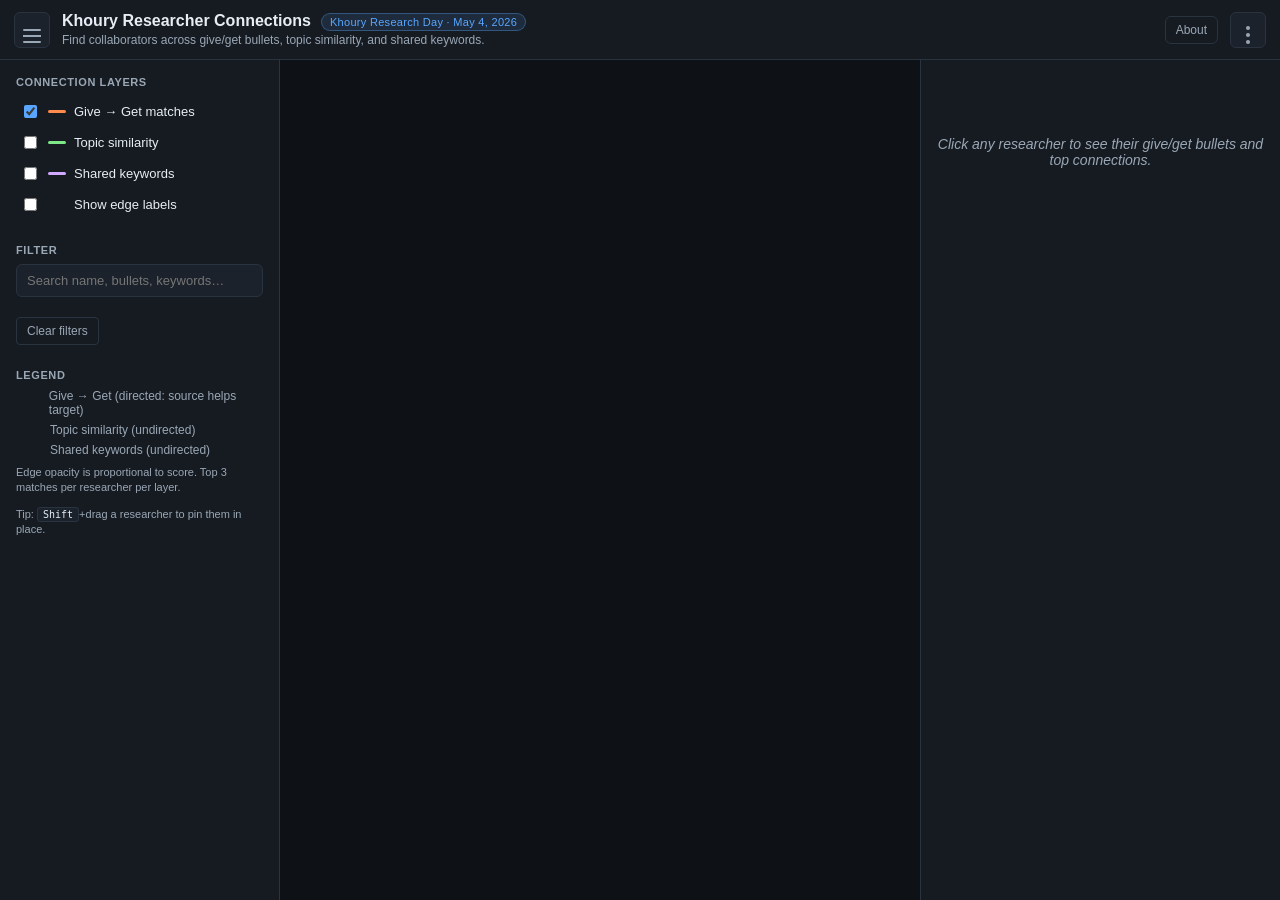
==== public/index.html @ 07621c37 "Initial commit: Khoury Researcher Connections v1 Pipeline (Python): parse_pptx → researchers.json + " ====
<!doctype html>
<html lang="en">
<head>
  <meta charset="utf-8" />
  <meta name="viewport" content="width=device-width, initial-scale=1" />
  <title>Khoury Researcher Connections</title>
  <link rel="stylesheet" href="styles.css" />
  <script src="https://d3js.org/d3.v7.min.js"></script>
</head>
<body>
  <header class="topbar">
    <button type="button" id="toggle-controls" class="panel-toggle" aria-label="Toggle filters panel" title="Filters">
      <span class="bars" aria-hidden="true"></span>
    </button>
    <div class="title">
      <h1>
        Khoury Researcher Connections
        <span class="event-tag">Khoury Research Day · May 4, 2026</span>
      </h1>
      <p class="subtitle">Find collaborators across give/get bullets, topic similarity, and shared keywords.</p>
    </div>
    <div class="meta-counts" id="meta-counts"></div>
    <a class="about-link" href="about.html">About</a>
    <button type="button" id="toggle-detail" class="panel-toggle" aria-label="Toggle details panel" title="Details">
      <span class="dots" aria-hidden="true"></span>
    </button>
  </header>

  <aside class="controls">
    <section>
      <h2>Connection layers</h2>
      <label class="layer-toggle layer-give-get">
        <input type="checkbox" data-layer="give_get" checked />
        <span class="swatch"></span>
        <span>Give → Get matches</span>
        <span class="count" id="count-give_get"></span>
      </label>
      <label class="layer-toggle layer-topic">
        <input type="checkbox" data-layer="topic" />
        <span class="swatch"></span>
        <span>Topic similarity</span>
        <span class="count" id="count-topic"></span>
      </label>
      <label class="layer-toggle layer-keyword">
        <input type="checkbox" data-layer="keyword" />
        <span class="swatch"></span>
        <span>Shared keywords</span>
        <span class="count" id="count-keyword"></span>
      </label>
      <label class="layer-toggle">
        <input type="checkbox" id="show-labels" />
        <span class="swatch" style="visibility:hidden"></span>
        <span>Show edge labels</span>
      </label>
    </section>

    <section>
      <h2>Filter</h2>
      <input type="search" id="search" placeholder="Search name, bullets, keywords…" />
      <div id="location-chips" class="chips"></div>
      <button type="button" id="reset-filters" class="reset">Clear filters</button>
    </section>

    <section>
      <h2>Legend</h2>
      <div class="legend-row">
        <span class="legend-line layer-give-get"></span>
        <span>Give → Get (directed: source helps target)</span>
      </div>
      <div class="legend-row">
        <span class="legend-line layer-topic"></span>
        <span>Topic similarity (undirected)</span>
      </div>
      <div class="legend-row">
        <span class="legend-line layer-keyword"></span>
        <span>Shared keywords (undirected)</span>
      </div>
      <p class="hint">Edge opacity is proportional to score. Top 3 matches per researcher per layer.</p>
      <p class="hint">Tip: <kbd>Shift</kbd>+drag a researcher to pin them in place.</p>
    </section>
  </aside>

  <main class="canvas">
    <svg id="graph"></svg>
  </main>

  <aside class="detail" id="detail">
    <div class="empty">Click any researcher to see their give/get bullets and top connections.</div>
  </aside>

  <script type="module" src="app.js"></script>
</body>
</html>
---- public/styles.css ----
:root {
  --bg: #0e1116;
  --panel: #161b22;
  --panel-2: #1b222b;
  --border: #2a3340;
  --text: #e6edf3;
  --muted: #9aa7b5;
  --accent: #58a6ff;
  --give-get: #ff8a4c;
  --topic: #7ee787;
  --keyword: #d2a8ff;
  --halo: rgba(255, 255, 255, 0.18);
  --warning: #f0883e;
}

* { box-sizing: border-box; }

html, body {
  margin: 0;
  height: 100%;
  background: var(--bg);
  color: var(--text);
  font-family: -apple-system, BlinkMacSystemFont, "Segoe UI", Roboto, "Helvetica Neue", sans-serif;
  font-size: 14px;
}

body {
  display: grid;
  --controls-w: 280px;
  --detail-w: 360px;
  grid-template-columns: var(--controls-w) 1fr var(--detail-w);
  grid-template-rows: 60px 1fr;
  grid-template-areas:
    "header header header"
    "controls canvas detail";
  height: 100vh;
  overflow: hidden;
  transition: grid-template-columns 0.25s ease;
}
body.controls-collapsed { --controls-w: 0px; }
body.detail-collapsed { --detail-w: 0px; }
body.controls-collapsed .controls { display: none; }
body.detail-collapsed .detail { display: none; }

.topbar {
  grid-area: header;
  display: flex;
  justify-content: space-between;
  align-items: center;
  gap: 12px;
  padding: 0 14px;
  border-bottom: 1px solid var(--border);
  background: var(--panel);
}
.topbar h1 { font-size: 16px; margin: 0; display: flex; align-items: baseline; gap: 10px; flex-wrap: wrap; }
.topbar .event-tag {
  font-size: 11px;
  font-weight: 500;
  letter-spacing: 0.3px;
  color: var(--accent);
  background: rgba(88, 166, 255, 0.12);
  border: 1px solid rgba(88, 166, 255, 0.35);
  padding: 2px 8px;
  border-radius: 99px;
  white-space: nowrap;
}
.about-link {
  flex: 0 0 auto;
  font-size: 12px;
  color: var(--muted);
  text-decoration: none;
  padding: 6px 10px;
  border: 1px solid var(--border);
  border-radius: 6px;
  white-space: nowrap;
}
.about-link:hover { color: var(--text); border-color: var(--text); }
.topbar .subtitle { font-size: 12px; color: var(--muted); margin: 2px 0 0 0; }
.topbar .title { flex: 1; min-width: 0; overflow: hidden; }
.topbar .title h1, .topbar .title .subtitle { white-space: nowrap; overflow: hidden; text-overflow: ellipsis; }
.meta-counts { font-size: 12px; color: var(--muted); white-space: nowrap; }

/* Panel toggle buttons in the header — visible on every viewport size */
.panel-toggle {
  flex: 0 0 auto;
  width: 36px;
  height: 36px;
  border: 1px solid var(--border);
  background: var(--panel-2);
  color: var(--muted);
  border-radius: 6px;
  display: inline-flex;
  align-items: center;
  justify-content: center;
  cursor: pointer;
  padding: 0;
}
.panel-toggle:hover { color: var(--text); border-color: var(--text); }
.panel-toggle .bars,
.panel-toggle .dots {
  display: block;
  width: 18px;
  height: 14px;
  position: relative;
}
.panel-toggle .bars::before,
.panel-toggle .bars::after,
.panel-toggle .bars { background: currentColor; }
.panel-toggle .bars {
  height: 2px;
  top: 6px;
}
.panel-toggle .bars::before, .panel-toggle .bars::after {
  content: "";
  position: absolute;
  left: 0; right: 0;
  height: 2px;
  border-radius: 1px;
}
.panel-toggle .bars::before { top: -6px; }
.panel-toggle .bars::after { top: 6px; }
/* Three vertical dots for the details toggle */
.panel-toggle .dots,
.panel-toggle .dots::before,
.panel-toggle .dots::after {
  width: 4px;
  height: 4px;
  border-radius: 50%;
  background: currentColor;
}
.panel-toggle .dots { margin: 0 auto; top: 5px; }
.panel-toggle .dots::before, .panel-toggle .dots::after {
  content: "";
  position: absolute;
  left: 0;
}
.panel-toggle .dots::before { top: -7px; }
.panel-toggle .dots::after { top: 7px; }

.controls {
  grid-area: controls;
  background: var(--panel);
  border-right: 1px solid var(--border);
  padding: 16px;
  overflow-y: auto;
}
.controls section + section { margin-top: 24px; }
.controls h2 {
  font-size: 11px;
  font-weight: 600;
  text-transform: uppercase;
  letter-spacing: 0.6px;
  color: var(--muted);
  margin: 0 0 8px;
}

.layer-toggle {
  display: flex;
  align-items: center;
  gap: 8px;
  padding: 6px 4px;
  cursor: pointer;
  user-select: none;
  font-size: 13px;
}
.layer-toggle input { accent-color: var(--accent); }
.layer-toggle .count {
  margin-left: auto;
  font-size: 11px;
  color: var(--muted);
}
.layer-toggle .swatch {
  width: 18px;
  height: 3px;
  border-radius: 2px;
}
.layer-give-get .swatch, .layer-give-get .legend-line { background: var(--give-get); }
.layer-topic .swatch, .layer-topic .legend-line { background: var(--topic); }
.layer-keyword .swatch, .layer-keyword .legend-line { background: var(--keyword); }

#search {
  width: 100%;
  padding: 8px 10px;
  background: var(--panel-2);
  color: var(--text);
  border: 1px solid var(--border);
  border-radius: 6px;
  font-size: 13px;
}
#search:focus { outline: 2px solid var(--accent); border-color: transparent; }

.chips {
  display: flex;
  flex-wrap: wrap;
  gap: 4px;
  margin-top: 10px;
}
.chip {
  position: relative;
  font-size: 11px;
  padding: 3px 8px;
  border-radius: 99px;
  background: var(--panel-2);
  border: 1px solid var(--border);
  color: var(--muted);
  cursor: pointer;
  user-select: none;
  overflow: hidden;
  isolation: isolate;
}
/* Scented widget: a horizontal bar in the background of the chip whose width
   is proportional to the count of researchers in that category. */
.chip::before {
  content: "";
  position: absolute;
  left: 0;
  top: 0;
  bottom: 0;
  width: var(--scent, 0%);
  background: rgba(88, 166, 255, 0.18);
  z-index: -1;
  transition: width 0.3s ease;
}
.chip .count-paren {
  color: var(--muted);
  margin-left: 3px;
  font-variant-numeric: tabular-nums;
}
.chip.active {
  background: var(--accent);
  color: #0e1116;
  border-color: var(--accent);
}
.chip.active::before { background: rgba(14, 17, 22, 0.18); }
.chip.active .count-paren { color: rgba(14, 17, 22, 0.7); }

.reset {
  margin-top: 10px;
  padding: 6px 10px;
  font-size: 12px;
  background: transparent;
  color: var(--muted);
  border: 1px solid var(--border);
  border-radius: 4px;
  cursor: pointer;
}
.reset:hover { color: var(--text); border-color: var(--text); }

.legend-row {
  display: flex;
  align-items: center;
  gap: 10px;
  margin-bottom: 6px;
  font-size: 12px;
  color: var(--muted);
}
.legend-line {
  display: inline-block;
  width: 24px;
  height: 2px;
  border-radius: 1px;
}
.hint {
  font-size: 11px;
  color: var(--muted);
  margin-top: 8px;
  line-height: 1.4;
}
.hint kbd {
  font-family: -apple-system, BlinkMacSystemFont, "Segoe UI", monospace;
  font-size: 10px;
  background: var(--panel-2);
  border: 1px solid var(--border);
  padding: 1px 5px;
  border-radius: 3px;
  color: var(--text);
}

.canvas {
  grid-area: canvas;
  position: relative;
  overflow: hidden;
}
#graph { width: 100%; height: 100%; display: block; }

.detail {
  grid-area: detail;
  background: var(--panel);
  border-left: 1px solid var(--border);
  padding: 16px;
  overflow-y: auto;
}
.detail .empty { color: var(--muted); font-style: italic; padding-top: 60px; text-align: center; }

/* Selection action bar at the top of the detail panel */
.selection-actions {
  display: flex;
  align-items: center;
  gap: 8px;
  padding: 6px 10px;
  margin: -4px -4px 14px;
  background: rgba(88, 166, 255, 0.08);
  border: 1px solid rgba(88, 166, 255, 0.3);
  border-radius: 8px;
  font-size: 12px;
}
.selection-tag {
  font-size: 10px;
  font-weight: 600;
  letter-spacing: 0.6px;
  text-transform: uppercase;
  color: var(--accent);
  padding: 2px 7px;
  border: 1px solid rgba(88, 166, 255, 0.45);
  border-radius: 99px;
  background: rgba(88, 166, 255, 0.12);
}
.focus-toggle {
  display: inline-flex;
  align-items: center;
  gap: 5px;
  margin-left: auto;
  cursor: pointer;
  user-select: none;
  color: var(--text);
}
.focus-toggle input { accent-color: var(--accent); }
.selection-clear {
  font-size: 11px;
  color: var(--muted);
  background: transparent;
  border: 1px solid var(--border);
  border-radius: 4px;
  padding: 4px 8px;
  cursor: pointer;
}
.selection-clear:hover { color: var(--text); border-color: var(--text); }

.detail .head {
  display: flex;
  gap: 12px;
  align-items: center;
  margin-bottom: 8px;
}
.detail .head img {
  width: 64px;
  height: 64px;
  border-radius: 8px;
  object-fit: cover;
  background: var(--panel-2);
}
.detail h3 { font-size: 16px; margin: 0; }
.detail .sub { font-size: 12px; color: var(--muted); margin-top: 2px; }
.detail .badges { margin-top: 6px; display: flex; flex-wrap: wrap; gap: 4px; }
.detail .badge {
  font-size: 10px;
  padding: 2px 7px;
  border-radius: 99px;
  background: var(--panel-2);
  border: 1px solid var(--border);
  color: var(--muted);
}
.detail .badge.area { background: rgba(88, 166, 255, 0.15); border-color: var(--accent); color: var(--accent); }

.detail h4 {
  font-size: 11px;
  text-transform: uppercase;
  letter-spacing: 0.6px;
  color: var(--muted);
  margin: 18px 0 6px;
}
.detail ul { padding-left: 18px; margin: 0; }
.detail ul li { margin-bottom: 4px; line-height: 1.4; font-size: 13px; }
.detail .keywords { display: flex; flex-wrap: wrap; gap: 4px; }
.detail .kw {
  font-size: 11px;
  padding: 2px 7px;
  border-radius: 99px;
  background: var(--panel-2);
  border: 1px solid var(--border);
  color: var(--muted);
}

.detail .conn-block { border-top: 1px solid var(--border); padding-top: 12px; margin-top: 12px; }
.detail .conn { padding: 6px 0; cursor: pointer; }
.detail .conn:hover { color: var(--accent); }
.detail .conn .conn-name { font-weight: 500; }
.detail .conn .conn-score { font-size: 11px; color: var(--muted); margin-left: 6px; }
.detail .conn .conn-why { font-size: 12px; color: var(--muted); margin-top: 2px; line-height: 1.3; font-style: italic; }
.detail .conn-block.layer-give-get h4 { color: var(--give-get); }
.detail .conn-block.layer-topic h4 { color: var(--topic); }
.detail .conn-block.layer-keyword h4 { color: var(--keyword); }

.detail .links a { color: var(--accent); font-size: 12px; text-decoration: none; }
.detail .links a:hover { text-decoration: underline; }

/* SVG */
.node circle.halo {
  fill: var(--halo);
  pointer-events: none;
  opacity: 0;
  transition: opacity 0.15s ease;
}
.node.selected circle.halo,
.node:hover circle.halo { opacity: 1; }

.node image.face-img {
  clip-path: circle(50%);
}
.node circle.frame {
  fill: none;
  stroke: var(--border);
  stroke-width: 1.5;
  transition: stroke 0.2s ease, stroke-width 0.2s ease;
}
.node.selected circle.frame {
  stroke: var(--accent);
  stroke-width: 3;
}
/* Always-visible blue halo behind the selected node so it stays obvious
   even when other nodes are dimmed in focus mode. */
.node.selected circle.halo {
  opacity: 1 !important;
  fill: var(--accent);
  fill-opacity: 0.35;
}

.node text.label {
  fill: var(--text);
  font-size: 11px;
  font-weight: 500;
  text-anchor: middle;
  pointer-events: none;
  paint-order: stroke;
  stroke: var(--bg);
  stroke-width: 4px;
}

.node { transition: opacity 0.35s ease; }
.node.dimmed { opacity: 0.12; }
/* In focus mode, dimmed nodes fade more strongly and edges hide entirely. */
body.focus-mode .node.dimmed { opacity: 0.06; }

.link { fill: none; stroke-linecap: round; pointer-events: none; transition: stroke-opacity 0.4s ease; }
.link-give-get { stroke: var(--give-get); }
.link-topic { stroke: var(--topic); }
.link-keyword { stroke: var(--keyword); }
.link.dimmed { opacity: 0.05 !important; }

/* Edge labels — hidden by default; shown when "show-labels" toggle is on
   or when the edge belongs to the currently selected node. */
text.link-label {
  fill: var(--muted);
  font-size: 9.5px;
  font-weight: 500;
  text-anchor: middle;
  pointer-events: none;
  paint-order: stroke;
  stroke: var(--bg);
  stroke-width: 3px;
  opacity: 0;
  transition: opacity 0.25s ease;
}
.show-labels text.link-label,
g.link-grp.label-on text.link-label { opacity: 1; }
.link-grp.label-on text.link-label { fill: var(--text); }

@media (max-width: 1100px) {
  body { --controls-w: 240px; --detail-w: 320px; }
}

/* Below 768px we ditch the column layout entirely. Panels become full-height
   overlays sliding in over the canvas. The canvas always takes full width.
   Default state is collapsed; the user opens a panel via the topbar button. */
@media (max-width: 768px) {
  body {
    grid-template-columns: 1fr !important;
    grid-template-areas: "header" "canvas" !important;
    transition: none;
  }
  /* Compact topbar on mobile so both toggle buttons stay reachable */
  .topbar { padding: 0 8px; gap: 8px; }
  .topbar h1 { font-size: 13px; }
  .topbar .subtitle { display: none; }
  .topbar .event-tag { display: none; }
  .meta-counts { display: none; }
  .about-link { padding: 4px 7px; font-size: 11px; }
  .controls,
  .detail {
    position: fixed;
    top: 60px;
    bottom: 0;
    width: min(85vw, 320px);
    z-index: 50;
    transition: transform 0.25s ease;
    box-shadow: 0 0 28px rgba(0, 0, 0, 0.5);
    display: block;          /* override the desktop "display: none" rule below */
  }
  .controls { left: 0; transform: translateX(-100%); border-right: 1px solid var(--border); }
  .detail { right: 0; transform: translateX(100%); border-left: 1px solid var(--border); }
  body:not(.controls-collapsed) .controls { transform: translateX(0); }
  body:not(.detail-collapsed) .detail { transform: translateX(0); }

  /* Tap-anywhere-to-close backdrop when a panel is open */
  body:not(.controls-collapsed)::before,
  body:not(.detail-collapsed)::before {
    content: "";
    position: fixed;
    inset: 60px 0 0 0;
    background: rgba(0, 0, 0, 0.45);
    z-index: 40;
  }
}
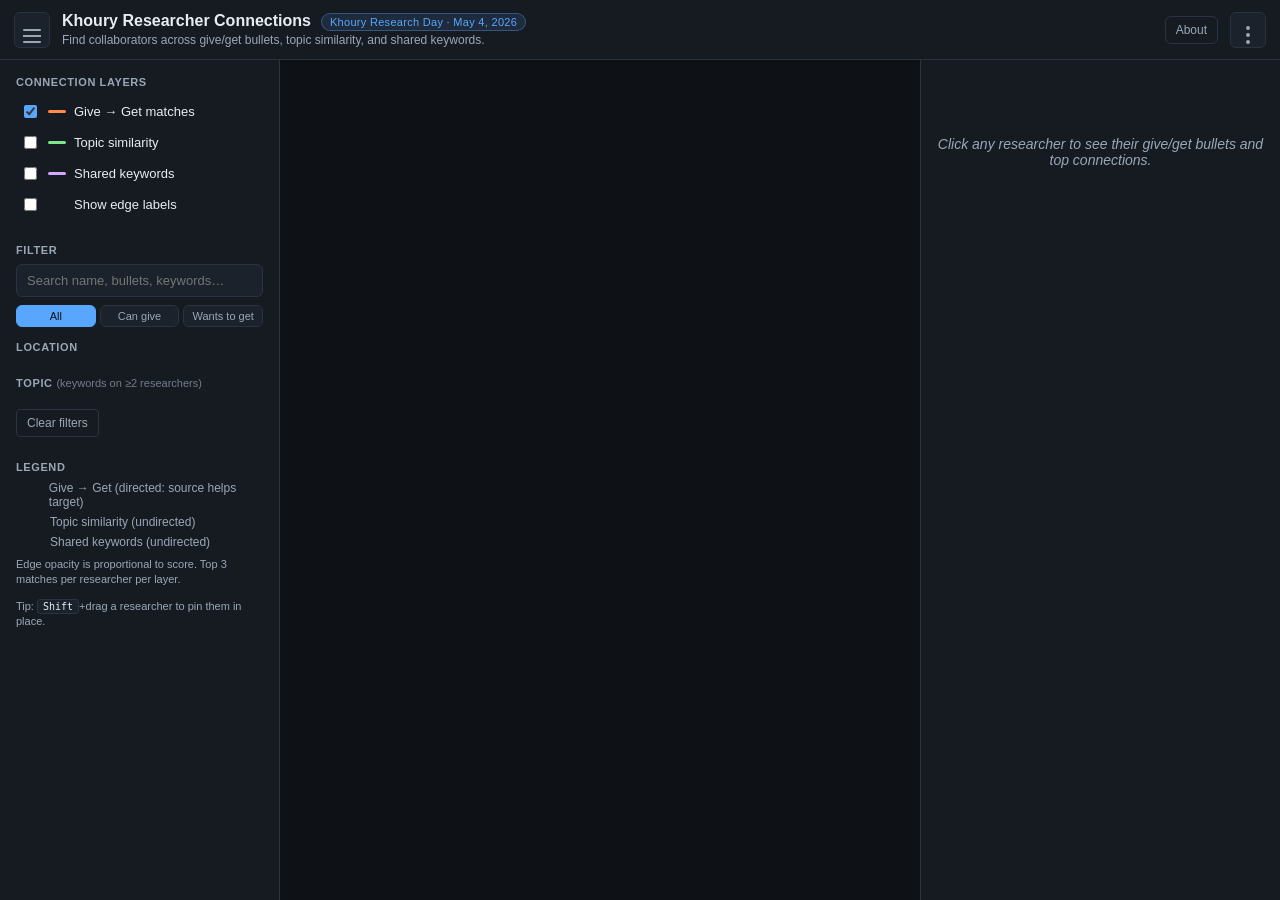
==== commit 2ae8639d: "Add filters, focus refresh, dblclick clear, and unit tests - Topic filter chips (keywords on ≥2 rese" ====
--- a/public/index.html
+++ b/public/index.html
@@ -57,7 +57,15 @@
     <section>
       <h2>Filter</h2>
       <input type="search" id="search" placeholder="Search name, bullets, keywords…" />
+      <div class="scope-bar" role="radiogroup" aria-label="Search scope">
+        <button type="button" class="scope-btn active" data-scope="all">All</button>
+        <button type="button" class="scope-btn" data-scope="give">Can give</button>
+        <button type="button" class="scope-btn" data-scope="get">Wants to get</button>
+      </div>
+      <h3 class="filter-sub">Location</h3>
       <div id="location-chips" class="chips"></div>
+      <h3 class="filter-sub">Topic <span class="filter-sub-hint">(keywords on ≥2 researchers)</span></h3>
+      <div id="topic-chips" class="chips"></div>
       <button type="button" id="reset-filters" class="reset">Clear filters</button>
     </section>
 
--- a/public/styles.css
+++ b/public/styles.css
@@ -233,6 +233,42 @@
 }
 .chip.active::before { background: rgba(14, 17, 22, 0.18); }
 .chip.active .count-paren { color: rgba(14, 17, 22, 0.7); }
+
+.filter-sub {
+  font-size: 11px;
+  text-transform: uppercase;
+  letter-spacing: 0.06em;
+  color: var(--muted);
+  margin: 14px 0 4px;
+  font-weight: 600;
+}
+.filter-sub-hint {
+  font-weight: 400;
+  text-transform: none;
+  letter-spacing: 0;
+  opacity: 0.7;
+}
+
+.scope-bar {
+  display: flex;
+  gap: 4px;
+  margin-top: 8px;
+}
+.scope-btn {
+  flex: 1;
+  font-size: 11px;
+  padding: 4px 6px;
+  border-radius: 6px;
+  background: var(--panel-2);
+  border: 1px solid var(--border);
+  color: var(--muted);
+  cursor: pointer;
+}
+.scope-btn.active {
+  background: var(--accent);
+  color: #0e1116;
+  border-color: var(--accent);
+}
 
 .reset {
   margin-top: 10px;
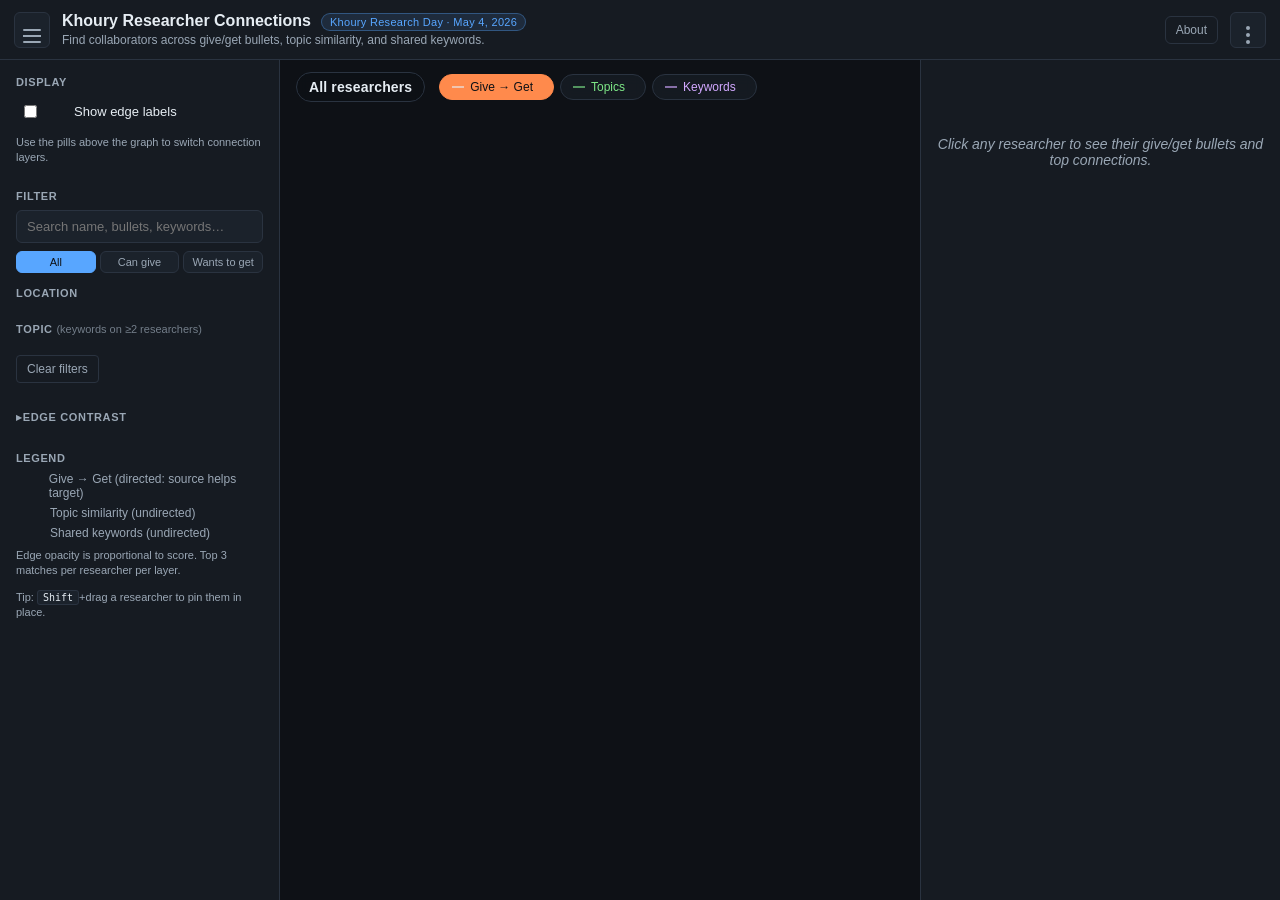
==== commit 9e36d37c: "ST v1.2: bullet-level matching, CE rerank, semantic keywords, layer pills Pipeline: - Two bi-encoder" ====
--- a/public/index.html
+++ b/public/index.html
@@ -4,6 +4,31 @@
   <meta charset="utf-8" />
   <meta name="viewport" content="width=device-width, initial-scale=1" />
   <title>Khoury Researcher Connections</title>
+
+  <!-- SEO -->
+  <meta name="description" content="Interactive directory of Khoury College researchers — find collaborators through give/get matches, topic similarity, and shared keywords. Built from Khoury Research Day 2026." />
+  <meta name="author" content="John A. Guerra Gómez" />
+  <meta name="keywords" content="Khoury College, Northeastern University, research, collaboration, faculty directory, information visualization, sentence embeddings, D3.js, Khoury Research Day 2026" />
+  <meta name="theme-color" content="#0e1116" />
+  <link rel="canonical" href="https://johnguerra.co/viz/khouryResearch/" />
+
+  <!-- Open Graph -->
+  <meta property="og:type" content="website" />
+  <meta property="og:title" content="Khoury Researcher Connections" />
+  <meta property="og:description" content="Find collaborators across give/get matches, topic similarity, and shared keywords. Khoury Research Day · May 4, 2026." />
+  <meta property="og:url" content="https://johnguerra.co/viz/khouryResearch/" />
+  <meta property="og:site_name" content="Khoury Researcher Connections" />
+  <meta property="og:image" content="https://johnguerra.co/viz/khouryResearch/og-image.png" />
+  <meta property="og:image:width" content="1200" />
+  <meta property="og:image:height" content="630" />
+  <meta property="og:image:alt" content="Khoury Researcher Connections — a network of 25 researchers connected by give/get, topic, and shared-keyword edges." />
+
+  <!-- Twitter -->
+  <meta name="twitter:card" content="summary_large_image" />
+  <meta name="twitter:title" content="Khoury Researcher Connections" />
+  <meta name="twitter:description" content="Find collaborators across give/get matches, topic similarity, and shared keywords. Khoury Research Day · May 4, 2026." />
+  <meta name="twitter:image" content="https://johnguerra.co/viz/khouryResearch/og-image.png" />
+
   <link rel="stylesheet" href="styles.css" />
   <script src="https://d3js.org/d3.v7.min.js"></script>
 </head>
@@ -28,30 +53,13 @@
 
   <aside class="controls">
     <section>
-      <h2>Connection layers</h2>
-      <label class="layer-toggle layer-give-get">
-        <input type="checkbox" data-layer="give_get" checked />
-        <span class="swatch"></span>
-        <span>Give → Get matches</span>
-        <span class="count" id="count-give_get"></span>
-      </label>
-      <label class="layer-toggle layer-topic">
-        <input type="checkbox" data-layer="topic" />
-        <span class="swatch"></span>
-        <span>Topic similarity</span>
-        <span class="count" id="count-topic"></span>
-      </label>
-      <label class="layer-toggle layer-keyword">
-        <input type="checkbox" data-layer="keyword" />
-        <span class="swatch"></span>
-        <span>Shared keywords</span>
-        <span class="count" id="count-keyword"></span>
-      </label>
+      <h2>Display</h2>
       <label class="layer-toggle">
         <input type="checkbox" id="show-labels" />
         <span class="swatch" style="visibility:hidden"></span>
         <span>Show edge labels</span>
       </label>
+      <p class="hint">Use the pills above the graph to switch connection layers.</p>
     </section>
 
     <section>
@@ -67,6 +75,15 @@
       <h3 class="filter-sub">Topic <span class="filter-sub-hint">(keywords on ≥2 researchers)</span></h3>
       <div id="topic-chips" class="chips"></div>
       <button type="button" id="reset-filters" class="reset">Clear filters</button>
+    </section>
+
+    <section>
+      <details class="advanced">
+        <summary>Edge contrast</summary>
+        <p class="hint">Score below "faint" → minimum opacity; above "bold" → maximum. Tune per layer.</p>
+        <div id="score-range"></div>
+        <button type="button" id="reset-ranges" class="reset">Reset to defaults</button>
+      </details>
     </section>
 
     <section>
@@ -89,7 +106,31 @@
   </aside>
 
   <main class="canvas">
+    <div class="canvas-bar">
+      <h2 id="view-title" class="view-title" aria-live="polite">All researchers</h2>
+      <div class="layer-pills" role="group" aria-label="Connection layers">
+        <button type="button" class="layer-pill layer-give-get active" data-layer="give_get" aria-pressed="true">
+          <span class="layer-pill-swatch"></span>
+          Give → Get
+          <span class="layer-pill-count" id="count-give_get"></span>
+        </button>
+        <button type="button" class="layer-pill layer-topic" data-layer="topic" aria-pressed="false">
+          <span class="layer-pill-swatch"></span>
+          Topics
+          <span class="layer-pill-count" id="count-topic"></span>
+        </button>
+        <button type="button" class="layer-pill layer-keyword" data-layer="keyword" aria-pressed="false">
+          <span class="layer-pill-swatch"></span>
+          Keywords
+          <span class="layer-pill-count" id="count-keyword"></span>
+        </button>
+      </div>
+    </div>
     <svg id="graph"></svg>
+    <div id="empty-state" class="canvas-empty" hidden role="status" aria-live="polite">
+      <p class="canvas-empty-headline">No researchers match these filters.</p>
+      <button type="button" id="empty-clear" class="canvas-empty-clear">Clear filters</button>
+    </div>
   </main>
 
   <aside class="detail" id="detail">
--- a/public/styles.css
+++ b/public/styles.css
@@ -270,6 +270,105 @@
   border-color: var(--accent);
 }
 
+.canvas { position: relative; }
+.canvas-empty {
+  position: absolute;
+  inset: 0;
+  display: flex;
+  flex-direction: column;
+  align-items: center;
+  justify-content: center;
+  gap: 12px;
+  pointer-events: none;
+  text-align: center;
+  padding: 24px;
+}
+.canvas-empty[hidden] { display: none; }
+.canvas-empty-headline {
+  font-size: 17px;
+  color: var(--muted);
+  margin: 0;
+}
+.canvas-empty-clear {
+  pointer-events: auto;
+  padding: 6px 14px;
+  font-size: 13px;
+  background: var(--panel-2);
+  border: 1px solid var(--border);
+  border-radius: 6px;
+  color: var(--text);
+  cursor: pointer;
+}
+.canvas-empty-clear:hover { background: var(--accent); color: #0e1116; border-color: var(--accent); }
+
+/* Score-range editor: per-layer min/max sliders. */
+.advanced { color: var(--muted); }
+.advanced > summary {
+  cursor: pointer;
+  font-size: 11px;
+  text-transform: uppercase;
+  letter-spacing: 0.06em;
+  font-weight: 600;
+  padding: 4px 0;
+  list-style: none;
+}
+.advanced > summary::before {
+  content: "▸ ";
+  display: inline-block;
+  transition: transform 0.15s ease;
+}
+.advanced[open] > summary::before { transform: rotate(90deg); }
+.range-block { margin-top: 12px; }
+.range-heading {
+  display: flex;
+  align-items: center;
+  gap: 6px;
+  font-size: 12px;
+  color: var(--text);
+  margin-bottom: 4px;
+}
+.range-swatch {
+  width: 14px; height: 2px;
+}
+.range-swatch.layer-give-get  { background: var(--give-get); }
+.range-swatch.layer-topic     { background: var(--topic); }
+.range-swatch.layer-keyword   { background: var(--keyword); }
+.range-row {
+  display: grid;
+  grid-template-columns: 56px 1fr 38px;
+  align-items: center;
+  gap: 8px;
+  font-size: 11px;
+  margin-bottom: 4px;
+}
+.range-row input[type="range"] {
+  -webkit-appearance: none;
+  width: 100%;
+  background: transparent;
+}
+.range-row input[type="range"]::-webkit-slider-runnable-track {
+  height: 4px; background: var(--panel-2); border-radius: 2px;
+}
+.range-row input[type="range"]::-webkit-slider-thumb {
+  -webkit-appearance: none;
+  width: 12px; height: 12px;
+  border-radius: 50%;
+  background: var(--accent);
+  border: none;
+  margin-top: -4px;
+}
+.range-row input[type="range"]::-moz-range-track {
+  height: 4px; background: var(--panel-2); border-radius: 2px;
+}
+.range-row input[type="range"]::-moz-range-thumb {
+  width: 12px; height: 12px;
+  border-radius: 50%;
+  background: var(--accent);
+  border: none;
+}
+.range-num { font-variant-numeric: tabular-nums; text-align: right; color: var(--muted); }
+.range-label { color: var(--muted); }
+
 .reset {
   margin-top: 10px;
   padding: 6px 10px;
@@ -318,6 +417,84 @@
   overflow: hidden;
 }
 #graph { width: 100%; height: 100%; display: block; }
+
+/* Canvas overlay bar: title + always-visible layer toggles. Sits on top of
+   the graph rather than displacing it, so the SVG keeps its full pixel area
+   underneath. Pointer-events: none on the wrapper, then re-enabled on the
+   pills + title — keeps the rest of the bar from blocking node clicks. */
+.canvas-bar {
+  position: absolute;
+  top: 12px;
+  left: 16px;
+  right: 16px;
+  display: flex;
+  flex-wrap: wrap;
+  align-items: center;
+  gap: 14px;
+  pointer-events: none;
+  z-index: 5;
+}
+.view-title {
+  font-size: 14px;
+  font-weight: 600;
+  color: var(--text);
+  margin: 0;
+  padding: 6px 12px;
+  background: rgba(14, 17, 22, 0.78);
+  border: 1px solid var(--border);
+  border-radius: 99px;
+  pointer-events: auto;
+  backdrop-filter: blur(6px);
+  -webkit-backdrop-filter: blur(6px);
+  letter-spacing: 0.01em;
+}
+.layer-pills {
+  display: flex;
+  gap: 6px;
+  pointer-events: auto;
+}
+.layer-pill {
+  display: inline-flex;
+  align-items: center;
+  gap: 6px;
+  font-size: 12px;
+  padding: 5px 12px;
+  border-radius: 99px;
+  background: rgba(24, 30, 38, 0.78);
+  border: 1px solid var(--border);
+  color: var(--muted);
+  cursor: pointer;
+  user-select: none;
+  backdrop-filter: blur(6px);
+  -webkit-backdrop-filter: blur(6px);
+  transition: background 0.15s ease, color 0.15s ease, border-color 0.15s ease;
+}
+.layer-pill:hover { color: var(--text); }
+.layer-pill-swatch {
+  display: inline-block;
+  width: 12px;
+  height: 2px;
+  background: currentColor;
+  opacity: 0.6;
+}
+.layer-pill.layer-give-get { color: var(--give-get); }
+.layer-pill.layer-topic    { color: var(--topic); }
+.layer-pill.layer-keyword  { color: var(--keyword); }
+.layer-pill.active {
+  background: currentColor;
+  border-color: currentColor;
+}
+.layer-pill.active .layer-pill-swatch,
+.layer-pill.active { color: var(--text); }
+.layer-pill.active.layer-give-get { background: var(--give-get); border-color: var(--give-get); color: #0e1116; }
+.layer-pill.active.layer-topic    { background: var(--topic); border-color: var(--topic); color: #0e1116; }
+.layer-pill.active.layer-keyword  { background: var(--keyword); border-color: var(--keyword); color: #0e1116; }
+.layer-pill-count {
+  font-variant-numeric: tabular-nums;
+  font-size: 11px;
+  opacity: 0.85;
+  padding-left: 2px;
+}
 
 .detail {
   grid-area: detail;
